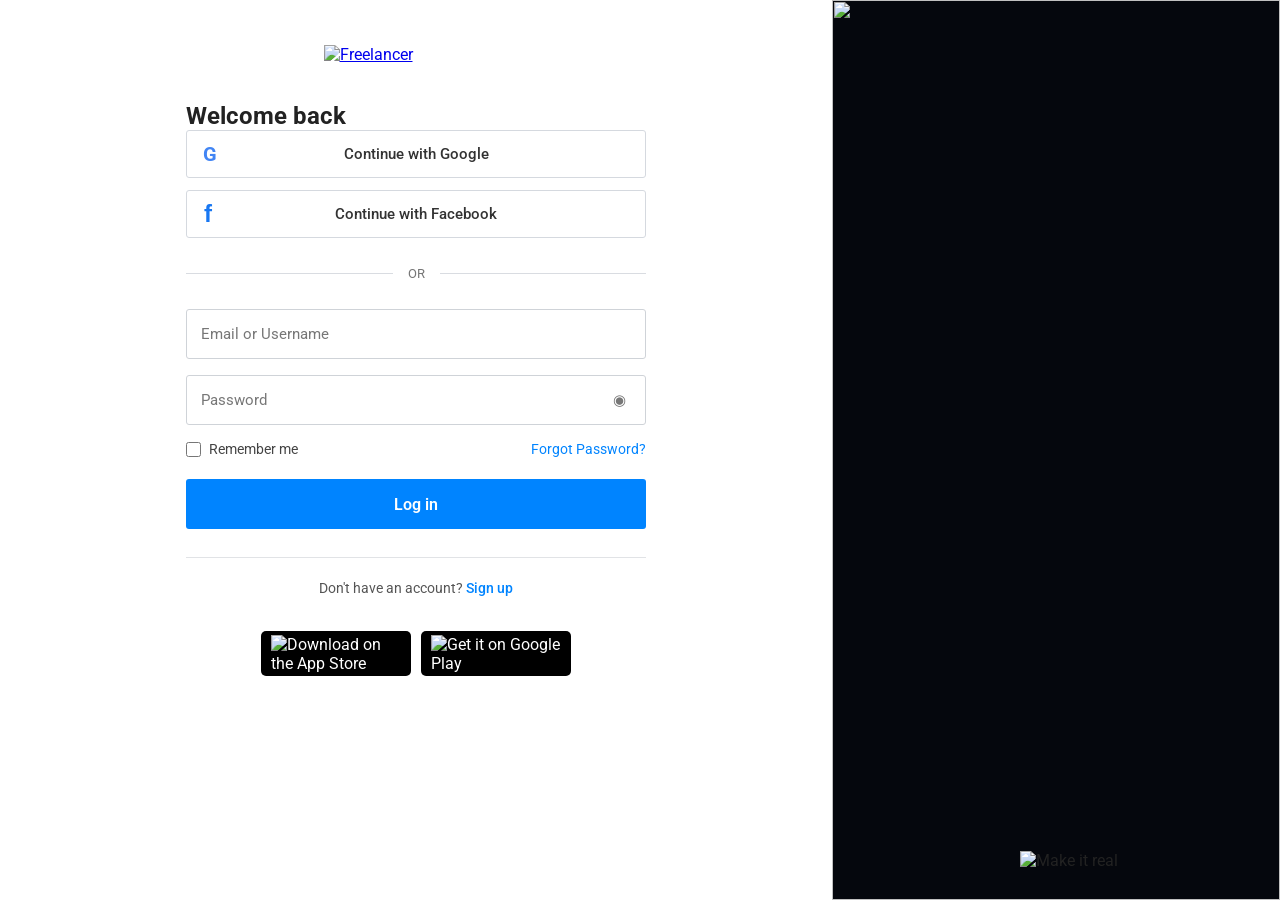
==== signin.html @ 2db8367f "first commit" ====
<!DOCTYPE html>
<html lang="en">

<head>
    <meta charset="UTF-8">
    <meta name="viewport" content="width=device-width, initial-scale=1.0">
    <title>Freelancer - Log in</title>
    <link rel="stylesheet" href="auth.css">
     <link rel="icon" type="image/png"
        href="[data-uri]">
    <link rel="preconnect" href="https://fonts.googleapis.com">
    <link rel="preconnect" href="https://fonts.gstatic.com" crossorigin>
    <link href="https://fonts.googleapis.com/css2?family=Roboto:ital,wght@0,100..900;1,100..900&display=swap"
        rel="stylesheet">
    <script src="https://kit.fontawesome.com/4d26ed70e0.js" crossorigin="anonymous"></script>
    
</head>

<body>
    <main class="auth-page">
        <section class="auth-left">
            <div class="auth-content">
                <a href="index.html" class="logo">
                    <img src="https://www.f-cdn.com/assets/main/en/assets/freelancer-logo.svg" alt="Freelancer">
                </a>
                <h1>Welcome back</h1>
                <div class="social-buttons">
                    <button class="social-btn">
                        <span class="google-icon">G</span>
                        <span>Continue with Google</span>
                    </button>
                    <button class="social-btn">
                        <span class="facebook-icon">f</span>
                        <span>Continue with Facebook</span>
                    </button>
                </div>

                <div class="divider">
                    <span>OR</span>
                </div>

                <form>
                    <div class="input-group">
                        <input type="text" id="email" placeholder="Email or Username" required>
                    </div>
                    <div class="input-group password-group">
                        <input type="password" id="password" placeholder="Password" required>
                        <button type="button" class="eye-button">
                            <span>◉</span>
                        </button>
                    </div>
                    <div class="login-options">
                        <label class="remember">
                            <input type="checkbox">
                            <span>Remember me</span>
                        </label>
                        <a href="#">Forgot Password?</a>
                    </div>
                    <button class="login-btn" type="submit">
                        Log in
                    </button>
                </form>

                <div class="bottom-divider"></div>

                <p class="account-text">
                    Don't have an account?
                    <a href="signup.html">Sign up</a>
                </p>

                <div class="app-buttons">
                    <div class="app">
                        <a href="">
                            <img src="https://www.f-cdn.com/assets/main/en/assets/footer/app-store.svg"
                                alt="Download on the App Store">
                        </a>
                    </div>
                    <div class="app">
                        <a href="">
                            <img src="https://www.f-cdn.com/assets/main/en/assets/footer/google-play.svg"
                                alt="Get it on Google Play">
                        </a>
                    </div>
                </div>
            </div>
        </section>

        <section class="auth-right">
            <img class="bird-image" src="https://www.f-cdn.com/assets/main/en/assets/job-post/redesign/bird.jpg" alt="">
            <img class="make-it-real"
                src="https://www.f-cdn.com/assets/main/en/assets/job-post/redesign/make-it-real.png" alt="Make it real">
        </section>
    </main>
</body>

</html>
---- auth.css ----
* {
    margin: 0;
    padding: 0;
    box-sizing: border-box;
    font-family: "Roboto", sans-serif;
}

body {
    background-color: white;
    color: #222;
}

.auth-page {
    min-height: 100vh;
    display: flex;
}

.auth-left {
    width: 65%;
    min-height: 100vh;
    background-color: white;

    display: flex;
    justify-content: center;
    align-items: flex-start;

    overflow-y: auto;
}

.auth-content {
    width: 100%;
    max-width: 520px;

    padding: 45px 30px 30px;
}

.logo {
    display: flex;
    justify-content: center;
    align-items: center;
    margin-bottom: 38px;

    img {
        width: 185px;
        height: auto;
        display: block;
    }
}

.social-buttons {
    display: flex;
    flex-direction: column;
    gap: 12px;
}

.social-btn {
    width: 100%;
    height: 48px;
    background-color: white;
    border: 1px solid #d5d9df;
    border-radius: 3px;
    display: flex;
    align-items: center;
    justify-content: center;
    position: relative;
    font-size: 15px;
    font-weight: 500;
    color: #333;
}

.social-btn:hover {
    background-color: #f8f9fa;
}

.google-icon {
    position: absolute;
    left: 16px;
    font-size: 20px;
    font-weight: 700;
    color: #4285f4;
}

.facebook-icon {
    position: absolute;
    left: 17px;
    font-family: Arial, sans-serif;
    font-size: 24px;
    font-weight: bold;
    color: #1877f2;
}

.divider {
    display: flex;
    align-items: center;
    gap: 15px;
    margin: 28px 0;
    color: #777;
    font-size: 13px;
}

.divider::before,
.divider::after {
    content: "";
    flex: 1;
    height: 1px;
    background-color: #d9dce1;
}

.divider span {
    font-size: 13px;
}


form {
    width: 100%;
}

.input-group {
    width: 100%;
    margin-bottom: 16px;
}

.input-group input {
    width: 100%;
    height: 50px;
    padding: 0 14px;
    border: 1px solid #cfd3d8;
    border-radius: 3px;
    background-color: white;
    color: #222;
    font-size: 15px;
}

.input-group input::placeholder {
    color: #777;
}

.input-group input:focus {
    outline: none;
    border-color: #4da6ff;
    box-shadow: 0 0 0 1px #4da6ff;
}

.password-group {
    position: relative;

    input {
        padding-right: 48px;
    }
}

.eye-button {
    position: absolute;
    right: 12px;
    top: 50%;
    transform: translateY(-50%);
    width: 30px;
    height: 30px;
    border: none;
    background: transparent;
    color: #777;
}

.eye-button span {
    font-size: 15px;
}

.login-options {
    display: flex;
    justify-content: space-between;
    align-items: center;
    margin: 5px 0 22px;
    font-size: 14px;

    a {
        color: #0084ff;
        text-decoration: none;
        font-size: 14px;
    }
}

.login-options a:hover {
    text-decoration: underline;
}

.remember {
    display: flex;
    align-items: center;
    gap: 8px;
    color: #444;

    input {
        width: 15px;
        height: 15px;
    }
}

.terms {
    display: flex;
    align-items: flex-start;
    gap: 8px;
    margin: 4px 0 22px;
    color: #555;
    font-size: 14px;

    input {
        width: 15px;
        height: 15px;
        margin-top: 2px;
    }
}

.login-btn {
    width: 100%;
    height: 50px;
    border: none;
    border-radius: 3px;
    background-color: #0084ff;
    color: white;
    font-size: 16px;
    font-weight: 600;
}

.login-btn:hover {
    background-color: #0075e6;
}

.bottom-divider {
    width: 100%;
    height: 1px;
    background-color: #e1e3e6;
    margin: 28px 0 22px;
}

.account-text {
    text-align: center;
    color: #555;
    font-size: 14px;

    a {
        color: #0084ff;
        text-decoration: none;
        font-weight: 500;
    }
}

.account-text a:hover {
    text-decoration: underline;
}

.app-buttons {
    display: flex;
    justify-content: center;
    align-items: center;
    flex-wrap: wrap;
    gap: 10px;
    margin-top: 35px;

    a {
        width: 150px;
        height: 45px;
        background-color: #000;
        color: white;
        border-radius: 5px;
        text-decoration: none;
        display: flex;
        align-items: center;
        padding: 5px 10px;
        gap: 8px;
    }

    app {
        margin-bottom: 10px;

        img {
            width: 150px;
            height: auto;
            display: block;
        }
    }
}

.auth-right {
    width: 35%;
    height: 100vh;
    position: relative;
    overflow: hidden;
    background-color: #05070d;
}

.bird-image {
    width: 100%;
    height: 100%;
    display: block;
    object-fit: cover;
    object-position: center;
}

.make-it-real {
    position: absolute;
    right: 30px;
    bottom: 30px;
    width: 230px;
    height: auto;
}


@media (max-width: 900px) {
    .auth-left {
        width: 100%;
    }

    .auth-right {
        display: none;
    }

    .auth-content {
        max-width: 500px;
        padding-top: 40px;
    }

}

@media (max-width: 550px) {
    .auth-content {
        padding: 30px 20px;
    }

    .logo {
        margin-bottom: 30px;

        img {
            width: 160px;
        }

    }

    .auth-content h1 {
        font-size: 28px;
        margin-bottom: 25px;
        text-align: center;
    }

    .social-btn {
        height: 46px;
    }

    .app-buttons {
        margin-top: 30px;

        a {
            width: 140px;
        }
    }
}


@media (max-width: 380px) {
    .auth-content {
        padding: 25px 15px;
    }

    .login-options {
        font-size: 13px;

        a {
            font-size: 13px;
        }
    }

    .app-buttons {
        gap: 6px;

        a {
            width: 130px;
        }
    }
}
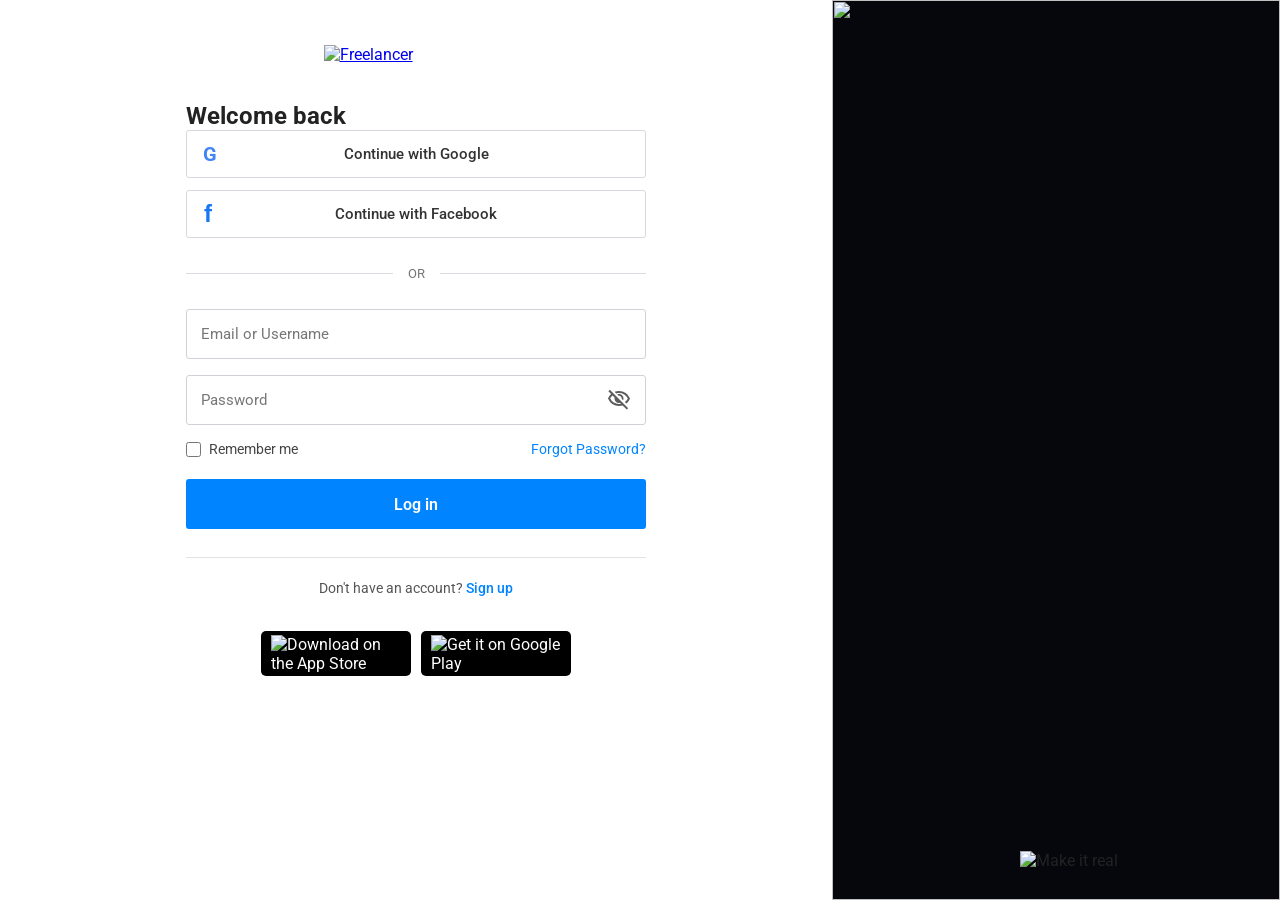
==== commit c58f47b0: "update index.html" ====
--- a/signin.html
+++ b/signin.html
@@ -45,8 +45,9 @@
                     </div>
                     <div class="input-group password-group">
                         <input type="password" id="password" placeholder="Password" required>
-                        <button type="button" class="eye-button">
-                            <span>◉</span>
+                        <button type="button" class="eye-button" id="togglePassword">
+                            <svg class="eye-on" xmlns="http://www.w3.org/2000/svg" height="24px" viewBox="0 -960 960 960" width="24px" fill="#5c5c5c" style="display: none;"><path d="M607.5-372.5Q660-425 660-500t-52.5-127.5Q555-680 480-680t-127.5 52.5Q300-575 300-500t52.5 127.5Q405-320 480-320t127.5-52.5Zm-204-51Q372-455 372-500t31.5-76.5Q435-608 480-608t76.5 31.5Q588-545 588-500t-31.5 76.5Q525-392 480-392t-76.5-31.5ZM214-281.5Q94-363 40-500q54-137 174-218.5T480-800q146 0 266 81.5T920-500q-54 137-174 218.5T480-200q-146 0-266-81.5ZM480-500Zm207.5 160.5Q782-399 832-500q-50-101-144.5-160.5T480-720q-113 0-207.5 59.5T128-500q50 101 144.5 160.5T480-280q113 0 207.5-59.5Z"/></svg>
+                            <svg class="eye-off" xmlns="http://www.w3.org/2000/svg" height="24px" viewBox="0 -960 960 960" width="24px" fill="#5c5c5c"><path d="m644-428-58-58q9-47-27-88t-93-32l-58-58q17-8 34.5-12t37.5-4q75 0 127.5 52.5T660-500q0 20-4 37.5T644-428Zm128 126-58-56q38-29 67.5-63.5T832-500q-50-101-143.5-160.5T480-720q-29 0-57 4t-55 12l-62-62q41-17 84-25.5t90-8.5q151 0 269 83.5T920-500q-23 59-60.5 109.5T772-302Zm20 246L624-222q-35 11-70.5 16.5T480-200q-151 0-269-83.5T40-500q21-53 53-98.5t73-81.5L56-792l56-56 736 736-56 56ZM222-624q-29 26-53 57t-41 67q50 101 143.5 160.5T480-280q20 0 39-2.5t39-5.5l-36-38q-11 3-21 4.5t-21 1.5q-75 0-127.5-52.5T300-500q0-11 1.5-21t4.5-21l-84-82Zm319 93Zm-151 75Z"/></svg>
                         </button>
                     </div>
                     <div class="login-options">
@@ -91,6 +92,25 @@
                 src="https://www.f-cdn.com/assets/main/en/assets/job-post/redesign/make-it-real.png" alt="Make it real">
         </section>
     </main>
+    <script>
+        const togglePassword = document.querySelector('#togglePassword');
+        const password = document.querySelector('#password');
+        const eyeOn = document.querySelector('.eye-on');
+        const eyeOff = document.querySelector('.eye-off');
+
+        togglePassword.addEventListener('click', function (e) {
+            const type = password.getAttribute('type') === 'password' ? 'text' : 'password';
+            password.setAttribute('type', type);
+            
+            if (type === 'password') {
+                eyeOff.style.display = 'block';
+                eyeOn.style.display = 'none';
+            } else {
+                eyeOff.style.display = 'none';
+                eyeOn.style.display = 'block';
+            }
+        });
+    </script>
 </body>
 
 </html>
